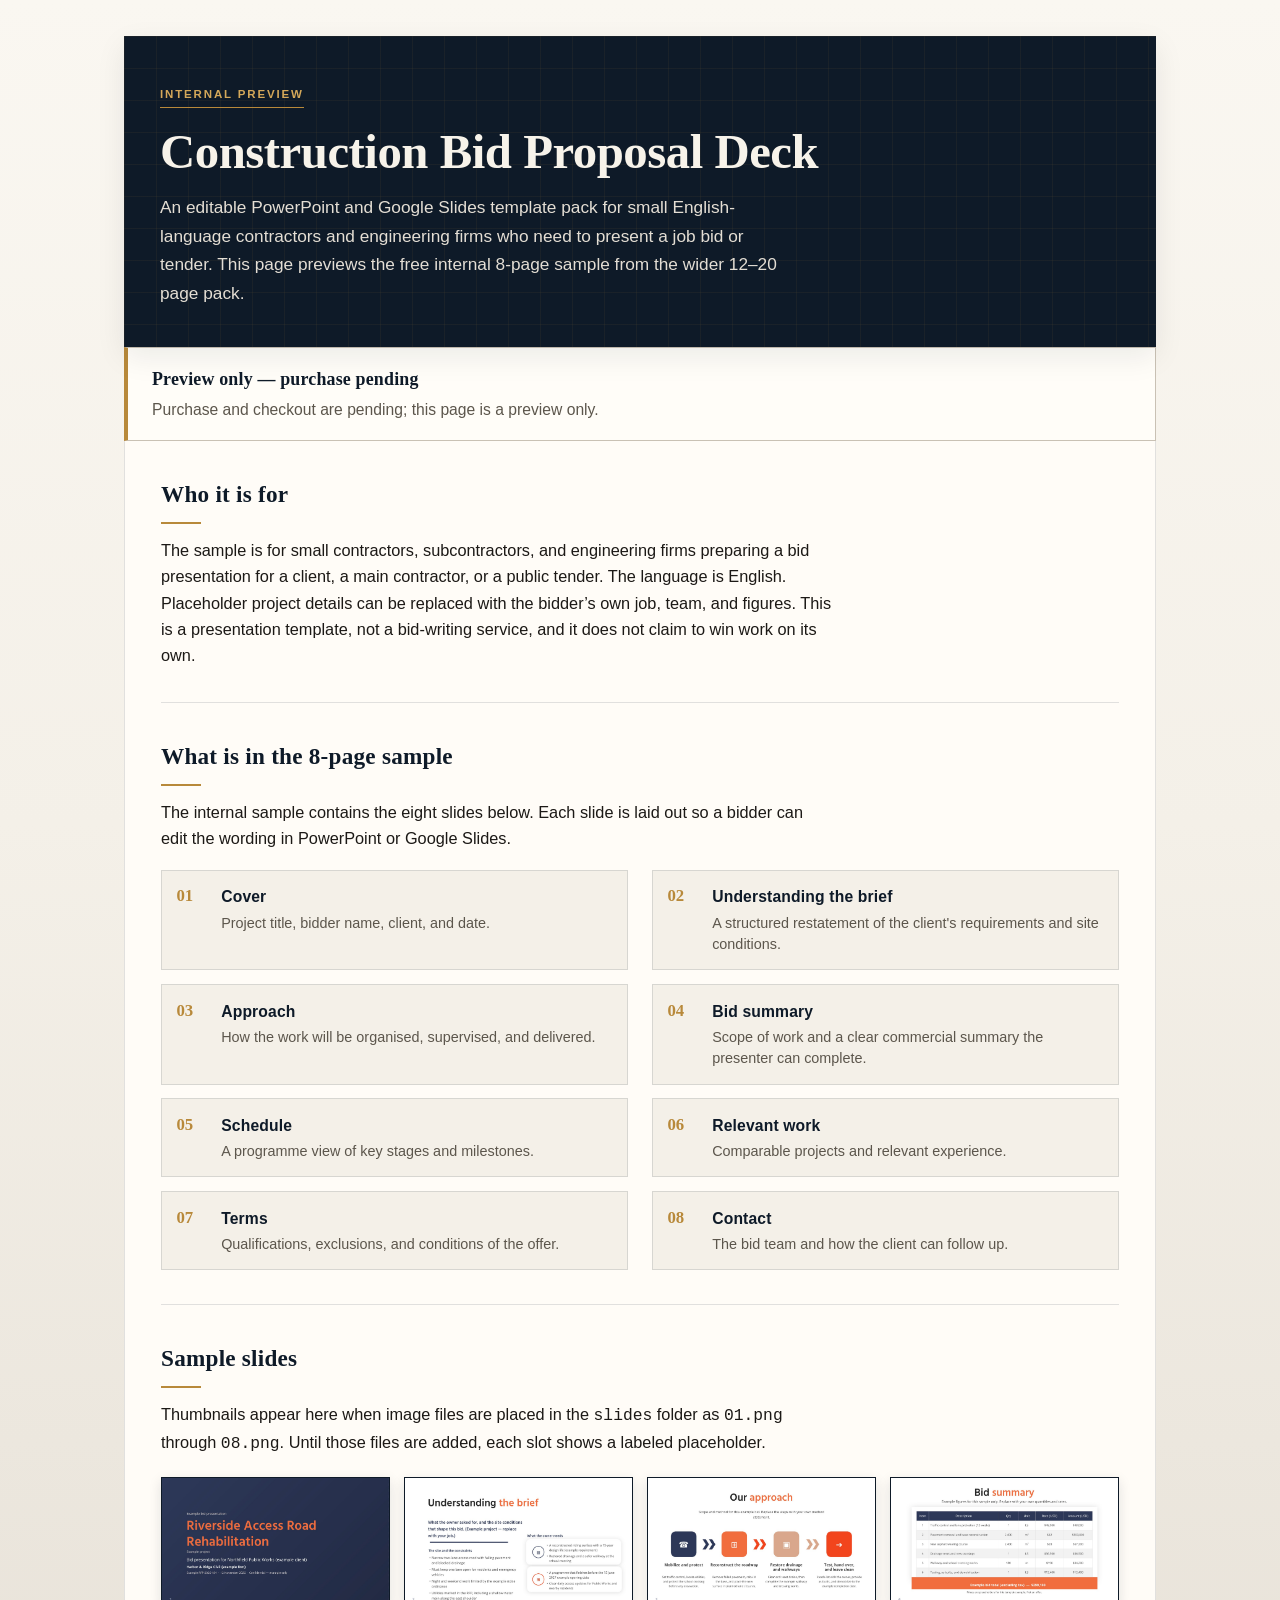
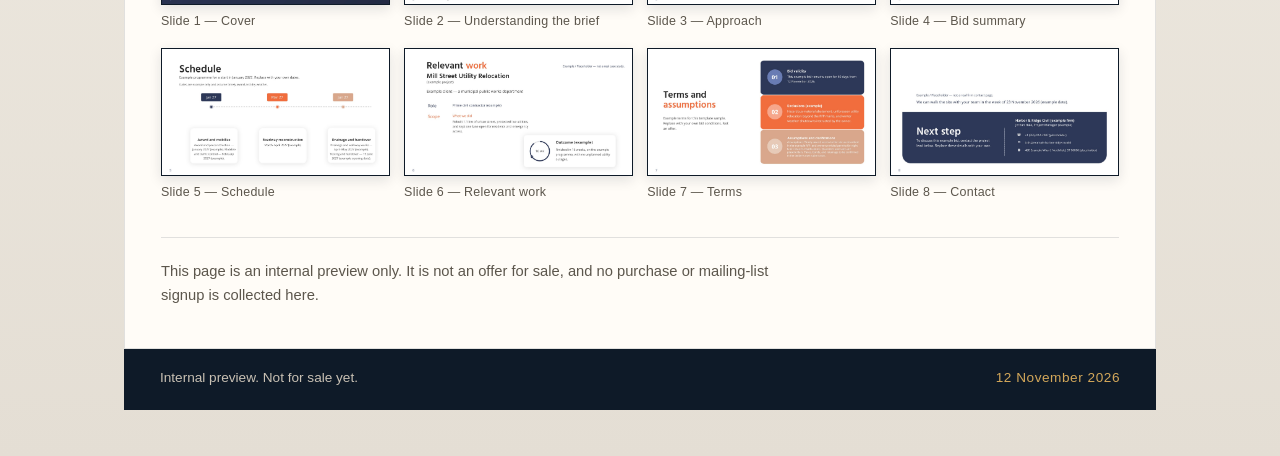
==== index.html @ 4338ea58 "Publish Construction Bid Proposal Deck preview landing" ====
<!DOCTYPE html>
<html lang="en">
<head>
  <meta charset="utf-8">
  <meta name="viewport" content="width=device-width, initial-scale=1">
  <meta name="robots" content="noindex, nofollow">
  <title>Construction Bid Proposal Deck — Internal Preview</title>
  <link rel="stylesheet" href="styles.css">
</head>
<body>
  <div class="page">
    <header class="masthead">
      <div class="masthead-inner">
        <p class="eyebrow">Internal preview</p>
        <h1>Construction Bid Proposal Deck</h1>
        <p class="lead">An editable PowerPoint and Google Slides template pack for small English-language contractors and engineering firms who need to present a job bid or tender. This page previews the free internal 8-page sample from the wider 12–20 page pack.</p>
      </div>
    </header>

    <aside class="notice" role="note">
      <strong>Preview only — purchase pending</strong>
      <p>Purchase and checkout are pending; this page is a preview only.</p>
    </aside>

    <main>
      <section>
        <h2>Who it is for<span class="rule" aria-hidden="true"></span></h2>
        <p class="prose">The sample is for small contractors, subcontractors, and engineering firms preparing a bid presentation for a client, a main contractor, or a public tender. The language is English. Placeholder project details can be replaced with the bidder’s own job, team, and figures. This is a presentation template, not a bid-writing service, and it does not claim to win work on its own.</p>
      </section>

      <section>
        <h2>What is in the 8-page sample<span class="rule" aria-hidden="true"></span></h2>
        <p class="prose">The internal sample contains the eight slides below. Each slide is laid out so a bidder can edit the wording in PowerPoint or Google Slides.</p>
        <ol class="sample-list">
          <li>
            <span class="num">01</span>
            <div>
              <h3>Cover</h3>
              <p>Project title, bidder name, client, and date.</p>
            </div>
          </li>
          <li>
            <span class="num">02</span>
            <div>
              <h3>Understanding the brief</h3>
              <p>A structured restatement of the client's requirements and site conditions.</p>
            </div>
          </li>
          <li>
            <span class="num">03</span>
            <div>
              <h3>Approach</h3>
              <p>How the work will be organised, supervised, and delivered.</p>
            </div>
          </li>
          <li>
            <span class="num">04</span>
            <div>
              <h3>Bid summary</h3>
              <p>Scope of work and a clear commercial summary the presenter can complete.</p>
            </div>
          </li>
          <li>
            <span class="num">05</span>
            <div>
              <h3>Schedule</h3>
              <p>A programme view of key stages and milestones.</p>
            </div>
          </li>
          <li>
            <span class="num">06</span>
            <div>
              <h3>Relevant work</h3>
              <p>Comparable projects and relevant experience.</p>
            </div>
          </li>
          <li>
            <span class="num">07</span>
            <div>
              <h3>Terms</h3>
              <p>Qualifications, exclusions, and conditions of the offer.</p>
            </div>
          </li>
          <li>
            <span class="num">08</span>
            <div>
              <h3>Contact</h3>
              <p>The bid team and how the client can follow up.</p>
            </div>
          </li>
        </ol>
      </section>

      <section>
        <h2>Sample slides<span class="rule" aria-hidden="true"></span></h2>
        <p class="prose">Thumbnails appear here when image files are placed in the <code>slides</code> folder as <code>01.png</code> through <code>08.png</code>. Until those files are added, each slot shows a labeled placeholder.</p>
        <div class="thumbs">
        <figure class="thumb">
          <div class="thumb-frame">
            <img src="slides/01.png" alt="Slide 1: Cover" onerror="this.remove()">
            <div class="thumb-placeholder">
              <span class="thumb-num">01</span>
              <span class="thumb-label">Cover</span>
            </div>
          </div>
          <figcaption>Slide 1 — Cover</figcaption>
        </figure>
        <figure class="thumb">
          <div class="thumb-frame">
            <img src="slides/02.png" alt="Slide 2: Understanding the brief" onerror="this.remove()">
            <div class="thumb-placeholder">
              <span class="thumb-num">02</span>
              <span class="thumb-label">Understanding the brief</span>
            </div>
          </div>
          <figcaption>Slide 2 — Understanding the brief</figcaption>
        </figure>
        <figure class="thumb">
          <div class="thumb-frame">
            <img src="slides/03.png" alt="Slide 3: Approach" onerror="this.remove()">
            <div class="thumb-placeholder">
              <span class="thumb-num">03</span>
              <span class="thumb-label">Approach</span>
            </div>
          </div>
          <figcaption>Slide 3 — Approach</figcaption>
        </figure>
        <figure class="thumb">
          <div class="thumb-frame">
            <img src="slides/04.png" alt="Slide 4: Bid summary" onerror="this.remove()">
            <div class="thumb-placeholder">
              <span class="thumb-num">04</span>
              <span class="thumb-label">Bid summary</span>
            </div>
          </div>
          <figcaption>Slide 4 — Bid summary</figcaption>
        </figure>
        <figure class="thumb">
          <div class="thumb-frame">
            <img src="slides/05.png" alt="Slide 5: Schedule" onerror="this.remove()">
            <div class="thumb-placeholder">
              <span class="thumb-num">05</span>
              <span class="thumb-label">Schedule</span>
            </div>
          </div>
          <figcaption>Slide 5 — Schedule</figcaption>
        </figure>
        <figure class="thumb">
          <div class="thumb-frame">
            <img src="slides/06.png" alt="Slide 6: Relevant work" onerror="this.remove()">
            <div class="thumb-placeholder">
              <span class="thumb-num">06</span>
              <span class="thumb-label">Relevant work</span>
            </div>
          </div>
          <figcaption>Slide 6 — Relevant work</figcaption>
        </figure>
        <figure class="thumb">
          <div class="thumb-frame">
            <img src="slides/07.png" alt="Slide 7: Terms" onerror="this.remove()">
            <div class="thumb-placeholder">
              <span class="thumb-num">07</span>
              <span class="thumb-label">Terms</span>
            </div>
          </div>
          <figcaption>Slide 7 — Terms</figcaption>
        </figure>
        <figure class="thumb">
          <div class="thumb-frame">
            <img src="slides/08.png" alt="Slide 8: Contact" onerror="this.remove()">
            <div class="thumb-placeholder">
              <span class="thumb-num">08</span>
              <span class="thumb-label">Contact</span>
            </div>
          </div>
          <figcaption>Slide 8 — Contact</figcaption>
        </figure>
        </div>
      </section>

      <div class="internal-note">
        <p>This page is an internal preview only. It is not an offer for sale, and no purchase or mailing-list signup is collected here.</p>
      </div>
    </main>

    <footer class="site-footer">
      <p>Internal preview. Not for sale yet.</p>
      <p><time datetime="2026-11-12">12 November 2026</time></p>
    </footer>
  </div>
</body>
</html>
---- styles.css ----
/* Construction Bid Proposal Deck — local preview styles */
:root {
  --navy: #0e1a28;
  --navy-mid: #1a2f45;
  --navy-deep: #0a1420;
  --ink: #1c1916;
  --muted: #5c564c;
  --stone: #8a8378;
  --concrete: #e4ded4;
  --concrete-dark: #c9c1b4;
  --paper: #f4f0e8;
  --paper-warm: #faf7f1;
  --amber: #b8893a;
  --amber-soft: #d4a85a;
  --line: rgba(14, 26, 40, 0.12);
  --shadow: 0 10px 28px rgba(14, 26, 40, 0.08);
  --serif: "Palatino Linotype", Palatino, "Book Antiqua", Georgia, "Times New Roman", serif;
  --sans: "Segoe UI", "Helvetica Neue", Helvetica, Arial, sans-serif;
}

*,
*::before,
*::after {
  box-sizing: border-box;
}

html {
  font-size: 16px;
  scroll-behavior: smooth;
}

body {
  margin: 0;
  color: var(--ink);
  background:
    linear-gradient(180deg, var(--paper-warm) 0%, var(--paper) 40%, var(--concrete) 100%);
  font-family: var(--sans);
  line-height: 1.6;
  min-height: 100vh;
}

.page {
  max-width: 1080px;
  margin: 0 auto;
  padding: 2.25rem 1.5rem 3rem;
}

/* Masthead */
.masthead {
  background: var(--navy);
  color: var(--paper);
  padding: 2.75rem 2.25rem 2.5rem;
  position: relative;
  overflow: hidden;
  box-shadow: var(--shadow);
}

.masthead::before {
  content: "";
  position: absolute;
  inset: 0;
  background-image:
    linear-gradient(rgba(184, 137, 58, 0.07) 1px, transparent 1px),
    linear-gradient(90deg, rgba(184, 137, 58, 0.07) 1px, transparent 1px);
  background-size: 32px 32px;
  pointer-events: none;
}

.masthead-inner {
  position: relative;
  z-index: 1;
}

.eyebrow {
  display: inline-block;
  margin: 0 0 1rem;
  padding: 0.2rem 0;
  border-bottom: 1px solid var(--amber);
  color: var(--amber-soft);
  font-size: 0.72rem;
  font-weight: 600;
  letter-spacing: 0.16em;
  text-transform: uppercase;
}

.masthead h1 {
  margin: 0 0 0.85rem;
  font-family: var(--serif);
  font-size: clamp(2rem, 4.2vw, 3.05rem);
  font-weight: 600;
  line-height: 1.15;
  letter-spacing: -0.01em;
  color: #f7f3ea;
}

.lead {
  margin: 0;
  max-width: 40rem;
  color: var(--concrete);
  font-size: 1.08rem;
  line-height: 1.65;
}

/* Notice */
.notice {
  margin-top: 0;
  padding: 1.05rem 1.4rem 1.15rem 1.5rem;
  background: #fffdf8;
  border: 1px solid var(--concrete-dark);
  border-left: 4px solid var(--amber);
  color: var(--navy);
}

.notice strong {
  display: block;
  margin-bottom: 0.2rem;
  font-family: var(--serif);
  font-size: 1.12rem;
  font-weight: 600;
  letter-spacing: 0.01em;
}

.notice p {
  margin: 0;
  color: var(--muted);
  font-size: 0.98rem;
}

/* Sections */
main {
  background: #fffcf7;
  border: 1px solid var(--line);
  border-top: 0;
  padding: 0 2.25rem 2.5rem;
}

section {
  padding-top: 2.15rem;
}

section + section {
  border-top: 1px solid var(--line);
  margin-top: 2.15rem;
}

h2 {
  margin: 0 0 0.85rem;
  color: var(--navy);
  font-family: var(--serif);
  font-size: 1.45rem;
  font-weight: 600;
  letter-spacing: 0.01em;
}

h2 .rule {
  display: block;
  width: 2.5rem;
  height: 2px;
  margin-top: 0.55rem;
  background: var(--amber);
}

.prose {
  margin: 0;
  max-width: 42rem;
  color: var(--ink);
  font-size: 1.02rem;
}

/* Sample list */
.sample-list {
  list-style: none;
  margin: 1.15rem 0 0;
  padding: 0;
  display: grid;
  grid-template-columns: 1fr 1fr;
  gap: 0.85rem 1.5rem;
}

.sample-list li {
  display: grid;
  grid-template-columns: 2.1rem 1fr;
  gap: 0.7rem;
  align-items: start;
  padding: 0.85rem 0.9rem;
  background: var(--paper);
  border: 1px solid var(--line);
}

.sample-list .num {
  color: var(--amber);
  font-family: var(--serif);
  font-size: 1.05rem;
  font-weight: 600;
  line-height: 1.4;
}

.sample-list h3 {
  margin: 0 0 0.2rem;
  color: var(--navy);
  font-size: 0.98rem;
  font-weight: 650;
  letter-spacing: 0.01em;
}

.sample-list p {
  margin: 0;
  color: var(--muted);
  font-size: 0.9rem;
  line-height: 1.5;
}

/* Thumbnails */
.thumbs {
  display: grid;
  grid-template-columns: repeat(4, 1fr);
  gap: 1rem 0.9rem;
  margin-top: 1.2rem;
}

.thumb {
  margin: 0;
}

.thumb-frame {
  position: relative;
  aspect-ratio: 16 / 9;
  background:
    linear-gradient(165deg, var(--navy-mid) 0%, var(--navy) 55%, var(--navy-deep) 100%);
  border: 1px solid var(--navy);
  overflow: hidden;
  box-shadow: 0 4px 12px rgba(14, 26, 40, 0.12);
}

.thumb-frame::after {
  content: "";
  position: absolute;
  inset: 0;
  background-image:
    linear-gradient(rgba(244, 240, 232, 0.05) 1px, transparent 1px),
    linear-gradient(90deg, rgba(244, 240, 232, 0.05) 1px, transparent 1px);
  background-size: 16px 16px;
  pointer-events: none;
  z-index: 1;
}

.thumb-placeholder {
  position: absolute;
  inset: 0;
  z-index: 0;
  display: flex;
  flex-direction: column;
  align-items: flex-start;
  justify-content: flex-end;
  padding: 0.7rem 0.8rem 0.75rem;
  color: var(--paper);
}

.thumb-num {
  position: absolute;
  top: 0.55rem;
  right: 0.7rem;
  color: var(--amber-soft);
  font-family: var(--serif);
  font-size: 0.72rem;
  letter-spacing: 0.12em;
}

.thumb-label {
  font-size: 0.78rem;
  font-weight: 600;
  letter-spacing: 0.02em;
  line-height: 1.3;
}

.thumb-frame img {
  position: absolute;
  inset: 0;
  z-index: 2;
  width: 100%;
  height: 100%;
  object-fit: cover;
  display: block;
}

.thumb figcaption {
  margin-top: 0.4rem;
  color: var(--muted);
  font-size: 0.78rem;
  letter-spacing: 0.02em;
}

/* Internal note */
.internal-note {
  margin-top: 2.15rem;
  padding-top: 1.4rem;
  border-top: 1px solid var(--line);
  color: var(--muted);
  font-size: 0.92rem;
}

.internal-note p {
  margin: 0;
  max-width: 40rem;
}

/* Footer */
.site-footer {
  margin-top: 0;
  padding: 1.15rem 2.25rem 1.35rem;
  background: var(--navy);
  color: var(--concrete-dark);
  font-size: 0.85rem;
  display: flex;
  flex-wrap: wrap;
  justify-content: space-between;
  gap: 0.4rem 1.5rem;
}

.site-footer p {
  margin: 0;
}

.site-footer time {
  color: var(--amber-soft);
  letter-spacing: 0.04em;
}

@media (max-width: 800px) {
  .page {
    padding: 1.25rem 0.85rem 2rem;
  }

  .masthead,
  main {
    padding-left: 1.25rem;
    padding-right: 1.25rem;
  }

  .site-footer {
    padding-left: 1.25rem;
    padding-right: 1.25rem;
  }

  .sample-list,
  .thumbs {
    grid-template-columns: 1fr 1fr;
  }
}

@media (max-width: 520px) {
  .sample-list {
    grid-template-columns: 1fr;
  }

  .thumbs {
    grid-template-columns: 1fr 1fr;
    gap: 0.85rem 0.7rem;
  }
}
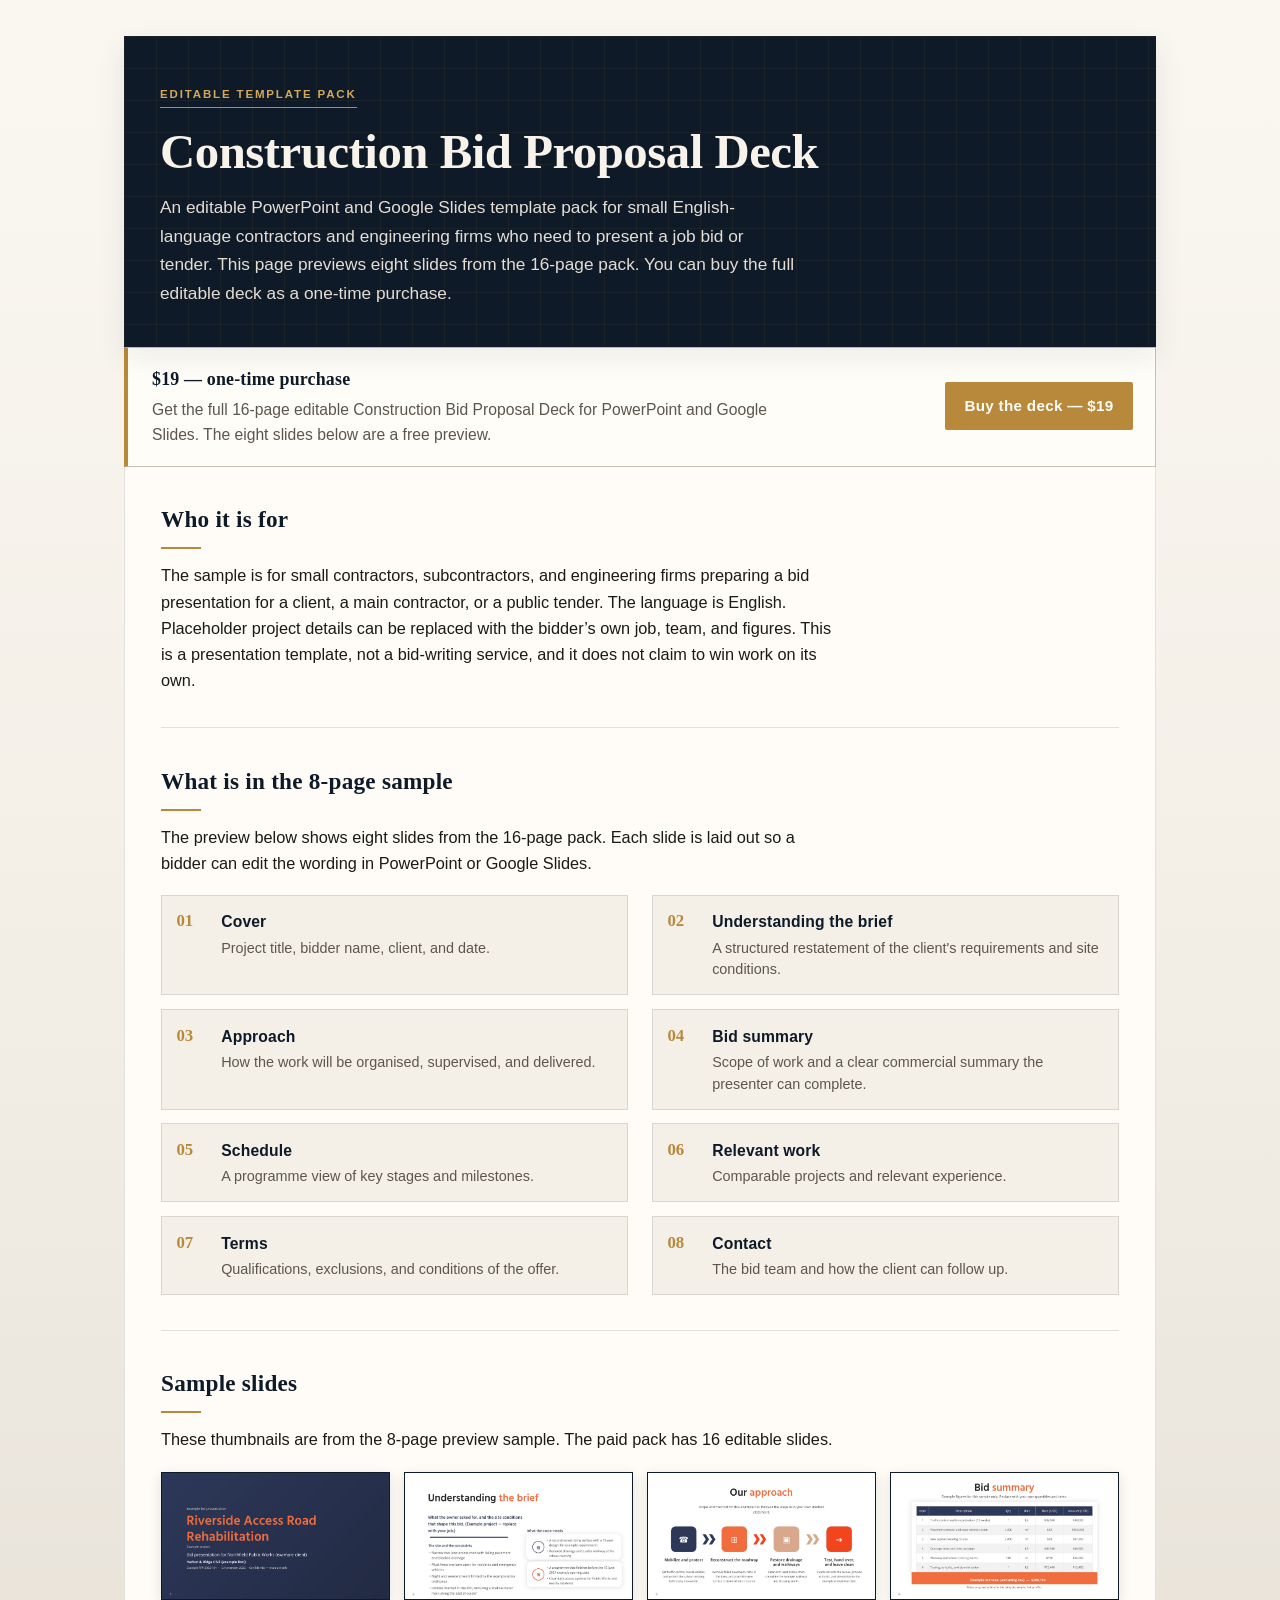
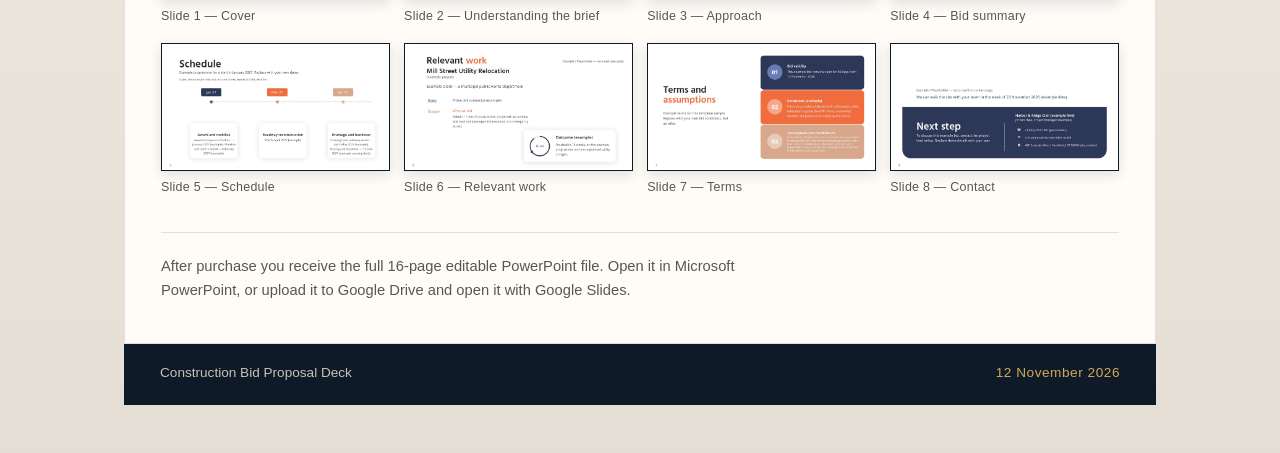
==== commit edcc9b6a: "Add official $19 checkout link to the preview landing page" ====
--- a/index.html
+++ b/index.html
@@ -4,22 +4,25 @@
   <meta charset="utf-8">
   <meta name="viewport" content="width=device-width, initial-scale=1">
   <meta name="robots" content="noindex, nofollow">
-  <title>Construction Bid Proposal Deck — Internal Preview</title>
+  <title>Construction Bid Proposal Deck</title>
   <link rel="stylesheet" href="styles.css">
 </head>
 <body>
   <div class="page">
     <header class="masthead">
       <div class="masthead-inner">
-        <p class="eyebrow">Internal preview</p>
+        <p class="eyebrow">Editable template pack</p>
         <h1>Construction Bid Proposal Deck</h1>
-        <p class="lead">An editable PowerPoint and Google Slides template pack for small English-language contractors and engineering firms who need to present a job bid or tender. This page previews the free internal 8-page sample from the wider 12–20 page pack.</p>
+        <p class="lead">An editable PowerPoint and Google Slides template pack for small English-language contractors and engineering firms who need to present a job bid or tender. This page previews eight slides from the 16-page pack. You can buy the full editable deck as a one-time purchase.</p>
       </div>
     </header>
 
-    <aside class="notice" role="note">
-      <strong>Preview only — purchase pending</strong>
-      <p>Purchase and checkout are pending; this page is a preview only.</p>
+    <aside class="notice buy" role="region" aria-label="Purchase">
+      <div>
+        <strong>$19 — one-time purchase</strong>
+        <p>Get the full 16-page editable Construction Bid Proposal Deck for PowerPoint and Google Slides. The eight slides below are a free preview.</p>
+      </div>
+      <a class="btn-buy" href="https://www.creem.io/product/prod_3q50oH0N3NK7byc4ZSoiks">Buy the deck — $19</a>
     </aside>
 
     <main>
@@ -30,7 +33,7 @@
 
       <section>
         <h2>What is in the 8-page sample<span class="rule" aria-hidden="true"></span></h2>
-        <p class="prose">The internal sample contains the eight slides below. Each slide is laid out so a bidder can edit the wording in PowerPoint or Google Slides.</p>
+        <p class="prose">The preview below shows eight slides from the 16-page pack. Each slide is laid out so a bidder can edit the wording in PowerPoint or Google Slides.</p>
         <ol class="sample-list">
           <li>
             <span class="num">01</span>
@@ -93,7 +96,7 @@
 
       <section>
         <h2>Sample slides<span class="rule" aria-hidden="true"></span></h2>
-        <p class="prose">Thumbnails appear here when image files are placed in the <code>slides</code> folder as <code>01.png</code> through <code>08.png</code>. Until those files are added, each slot shows a labeled placeholder.</p>
+        <p class="prose">These thumbnails are from the 8-page preview sample. The paid pack has 16 editable slides.</p>
         <div class="thumbs">
         <figure class="thumb">
           <div class="thumb-frame">
@@ -179,12 +182,12 @@
       </section>
 
       <div class="internal-note">
-        <p>This page is an internal preview only. It is not an offer for sale, and no purchase or mailing-list signup is collected here.</p>
+        <p>After purchase you receive the full 16-page editable PowerPoint file. Open it in Microsoft PowerPoint, or upload it to Google Drive and open it with Google Slides.</p>
       </div>
     </main>
 
     <footer class="site-footer">
-      <p>Internal preview. Not for sale yet.</p>
+      <p>Construction Bid Proposal Deck</p>
       <p><time datetime="2026-11-12">12 November 2026</time></p>
     </footer>
   </div>
--- a/styles.css
+++ b/styles.css
@@ -358,3 +358,50 @@
     gap: 0.85rem 0.7rem;
   }
 }
+
+/* Purchase thank-you */
+.notice.success {
+  background: #eef3ee;
+  border-color: #c5d4c6;
+  color: var(--navy);
+}
+.notice.success strong {
+  color: var(--navy);
+}
+.notice.cancel {
+  background: #f7efe6;
+  border-color: #e4d0b8;
+  color: var(--navy);
+}
+.notice.cancel strong {
+  color: var(--navy);
+}
+
+/* Purchase CTA */
+.notice.buy {
+  display: flex;
+  flex-wrap: wrap;
+  align-items: center;
+  justify-content: space-between;
+  gap: 1rem 1.5rem;
+}
+.notice.buy p {
+  max-width: 40rem;
+}
+.btn-buy {
+  display: inline-block;
+  flex: 0 0 auto;
+  background: var(--amber);
+  color: #fffdf8;
+  font-weight: 600;
+  font-size: 0.95rem;
+  letter-spacing: 0.02em;
+  text-decoration: none;
+  padding: 0.75rem 1.2rem;
+  border-radius: 2px;
+}
+.btn-buy:hover,
+.btn-buy:focus {
+  background: #a67732;
+  color: #fffdf8;
+}
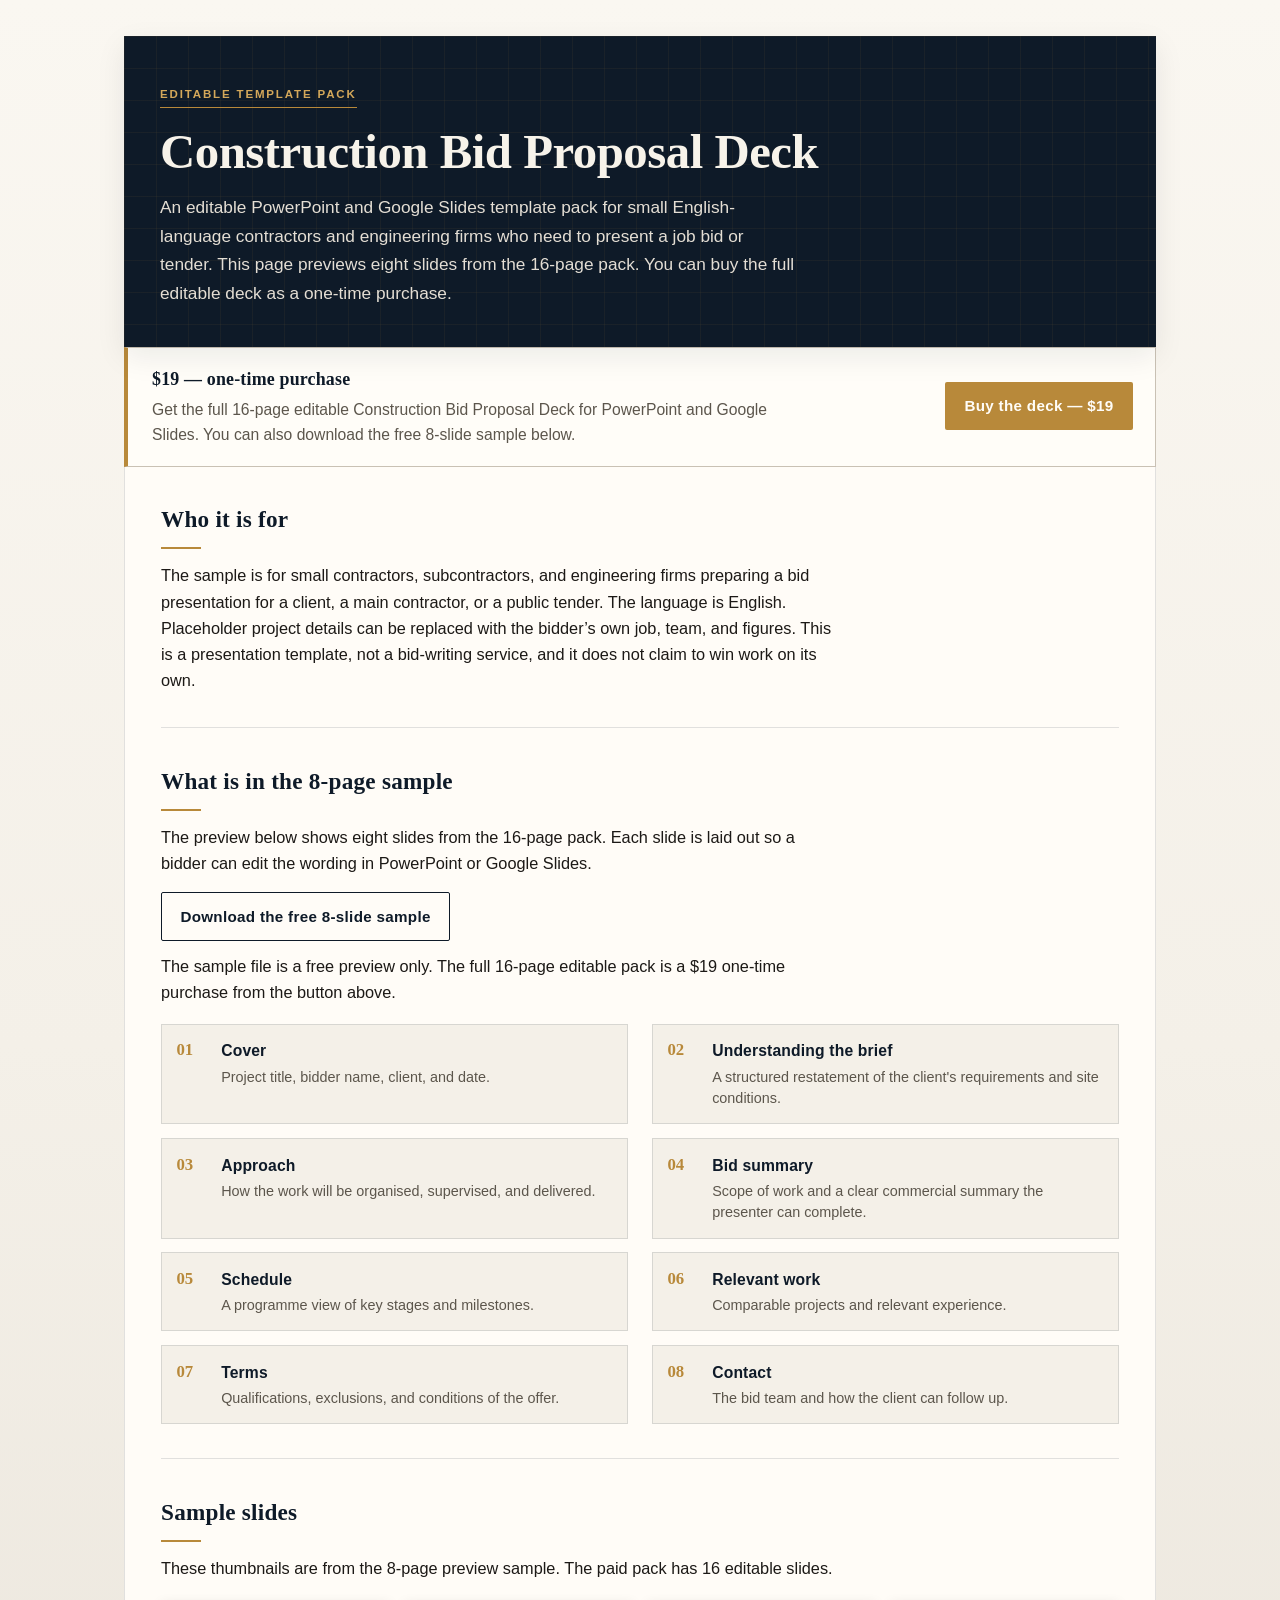
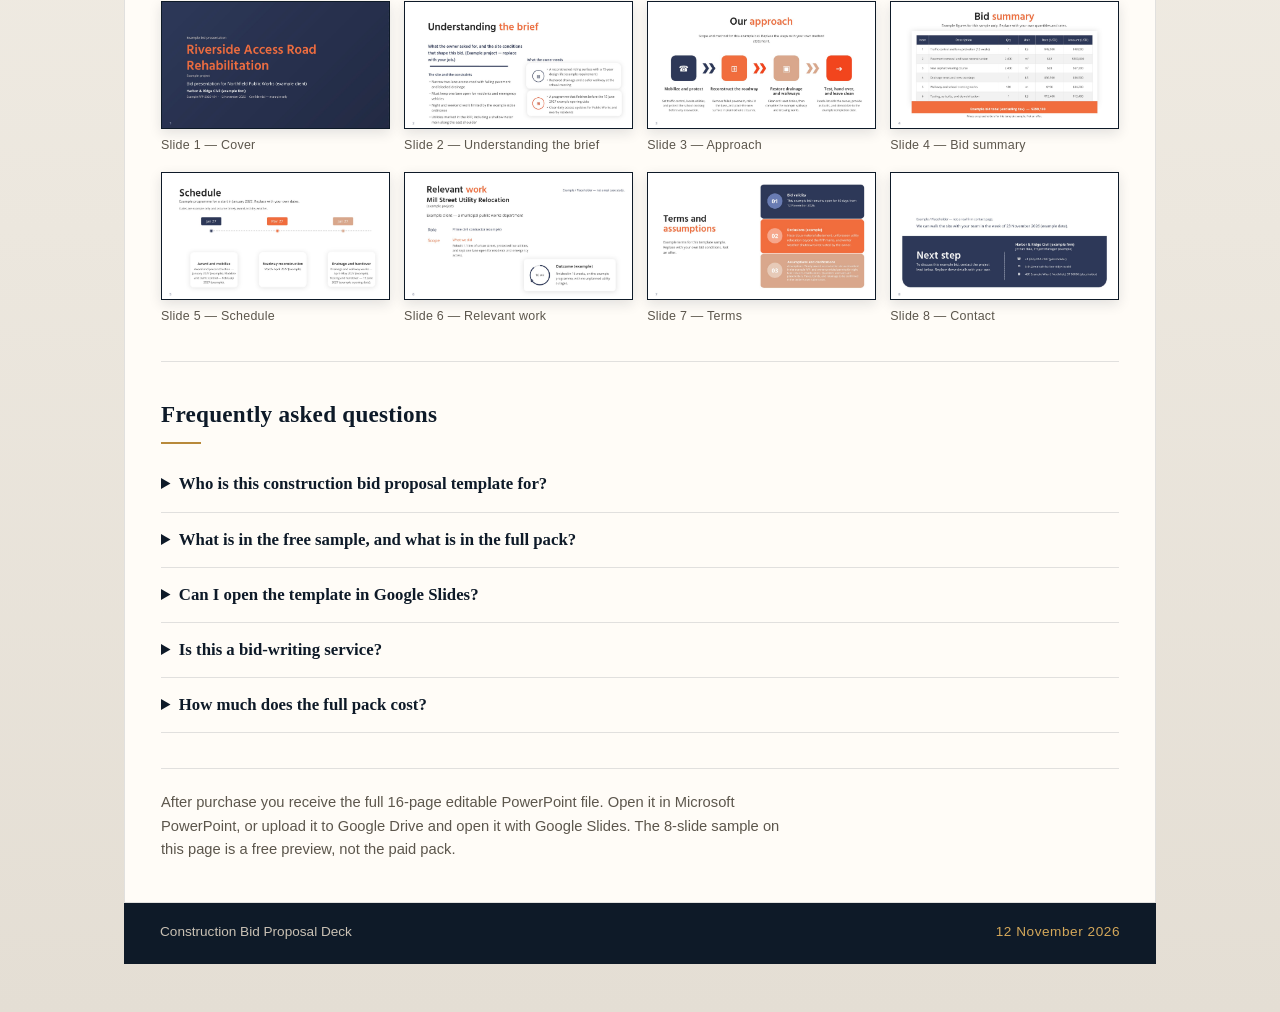
==== commit 3c78ca21: "Add crawl files, product schema, FAQ, and free 8-slide sample download" ====
--- a/index.html
+++ b/index.html
@@ -3,8 +3,36 @@
 <head>
   <meta charset="utf-8">
   <meta name="viewport" content="width=device-width, initial-scale=1">
-  <meta name="robots" content="noindex, nofollow">
-  <title>Construction Bid Proposal Deck</title>
+  <title>Construction Bid Proposal Template for PowerPoint and Google Slides</title>
+  <meta name="description" content="A 16-page editable PowerPoint and Google Slides template for small contractors and engineering firms presenting a job bid or tender. $19 one-time. Preview eight slides free.">
+  <link rel="canonical" href="https://xuchunsun-byte.github.io/construction-bid-proposal-preview/">
+  <meta property="og:type" content="website">
+  <meta property="og:title" content="Construction Bid Proposal Template for PowerPoint and Google Slides">
+  <meta property="og:description" content="A 16-page editable bid presentation template for small contractors and engineering firms. $19 one-time, with an 8-slide free preview.">
+  <meta property="og:url" content="https://xuchunsun-byte.github.io/construction-bid-proposal-preview/">
+  <meta property="og:image" content="https://xuchunsun-byte.github.io/construction-bid-proposal-preview/slides/01.png">
+  <meta name="twitter:card" content="summary_large_image">
+  <meta name="twitter:title" content="Construction Bid Proposal Template for PowerPoint and Google Slides">
+  <meta name="twitter:description" content="A 16-page editable bid presentation template for small contractors and engineering firms. $19 one-time, with an 8-slide free preview.">
+  <meta name="twitter:image" content="https://xuchunsun-byte.github.io/construction-bid-proposal-preview/slides/01.png">
+  <script type="application/ld+json">
+  {
+    "@context": "https://schema.org",
+    "@type": "Product",
+    "name": "Construction Bid Proposal Deck",
+    "description": "A 16-page editable PowerPoint and Google Slides template for small contractors and engineering firms presenting a job bid or tender. An 8-slide sample is free to preview and download.",
+    "image": "https://xuchunsun-byte.github.io/construction-bid-proposal-preview/slides/01.png",
+    "url": "https://xuchunsun-byte.github.io/construction-bid-proposal-preview/",
+    "brand": { "@type": "Brand", "name": "Construction Bid Proposal Deck" },
+    "offers": {
+      "@type": "Offer",
+      "price": "19.00",
+      "priceCurrency": "USD",
+      "availability": "https://schema.org/InStock",
+      "url": "https://xuchunsun-byte.github.io/construction-bid-proposal-preview/"
+    }
+  }
+  </script>
   <link rel="stylesheet" href="styles.css">
 </head>
 <body>
@@ -20,7 +48,7 @@
     <aside class="notice buy" role="region" aria-label="Purchase">
       <div>
         <strong>$19 — one-time purchase</strong>
-        <p>Get the full 16-page editable Construction Bid Proposal Deck for PowerPoint and Google Slides. The eight slides below are a free preview.</p>
+        <p>Get the full 16-page editable Construction Bid Proposal Deck for PowerPoint and Google Slides. You can also download the free 8-slide sample below.</p>
       </div>
       <a class="btn-buy" href="https://www.creem.io/product/prod_3q50oH0N3NK7byc4ZSoiks">Buy the deck — $19</a>
     </aside>
@@ -34,6 +62,8 @@
       <section>
         <h2>What is in the 8-page sample<span class="rule" aria-hidden="true"></span></h2>
         <p class="prose">The preview below shows eight slides from the 16-page pack. Each slide is laid out so a bidder can edit the wording in PowerPoint or Google Slides.</p>
+        <p class="sample-actions"><a class="btn-sample" href="sample/Construction-Bid-Proposal-Sample.pptx" download>Download the free 8-slide sample</a></p>
+        <p class="prose">The sample file is a free preview only. The full 16-page editable pack is a $19 one-time purchase from the button above.</p>
         <ol class="sample-list">
           <li>
             <span class="num">01</span>
@@ -181,8 +211,33 @@
         </div>
       </section>
 
+
+      <section class="faq" id="faq">
+        <h2>Frequently asked questions<span class="rule" aria-hidden="true"></span></h2>
+        <details>
+          <summary>Who is this construction bid proposal template for?</summary>
+          <p>Small contractors, subcontractors, and engineering firms who need an English-language slide deck to present a job bid or tender to a client, a main contractor, or a public body. Placeholder project details can be replaced with the bidder’s own job, team, and figures.</p>
+        </details>
+        <details>
+          <summary>What is in the free sample, and what is in the full pack?</summary>
+          <p>The free sample is an 8-slide editable PowerPoint file: cover, understanding the brief, approach, bid summary, schedule, relevant work, terms, and contact. You can download it from this page. The paid pack is the complete 16-page editable deck, a $19 one-time purchase from the button on this page.</p>
+        </details>
+        <details>
+          <summary>Can I open the template in Google Slides?</summary>
+          <p>Yes. Open the PowerPoint file in Microsoft PowerPoint, or upload it to Google Drive and open it with Google Slides.</p>
+        </details>
+        <details>
+          <summary>Is this a bid-writing service?</summary>
+          <p>No. This is a presentation template. It does not write the bid, and it does not claim to win work on its own.</p>
+        </details>
+        <details>
+          <summary>How much does the full pack cost?</summary>
+          <p>The full 16-page editable pack is $19, paid once. Checkout is on this page. The 8-slide sample remains free to preview and download.</p>
+        </details>
+      </section>
+
       <div class="internal-note">
-        <p>After purchase you receive the full 16-page editable PowerPoint file. Open it in Microsoft PowerPoint, or upload it to Google Drive and open it with Google Slides.</p>
+        <p>After purchase you receive the full 16-page editable PowerPoint file. Open it in Microsoft PowerPoint, or upload it to Google Drive and open it with Google Slides. The 8-slide sample on this page is a free preview, not the paid pack.</p>
       </div>
     </main>
 
--- a/styles.css
+++ b/styles.css
@@ -405,3 +405,43 @@
   background: #a67732;
   color: #fffdf8;
 }
+
+/* Free sample download */
+.sample-actions {
+  margin: 1rem 0 0.75rem;
+}
+.btn-sample {
+  display: inline-block;
+  background: transparent;
+  color: var(--navy);
+  font-weight: 600;
+  font-size: 0.95rem;
+  letter-spacing: 0.02em;
+  text-decoration: none;
+  padding: 0.7rem 1.15rem;
+  border: 1px solid var(--navy);
+  border-radius: 2px;
+}
+.btn-sample:hover,
+.btn-sample:focus {
+  background: var(--navy);
+  color: #fffdf8;
+}
+
+/* FAQ */
+.faq details {
+  border-bottom: 1px solid var(--line);
+  padding: 0.85rem 0;
+}
+.faq summary {
+  cursor: pointer;
+  color: var(--navy);
+  font-family: var(--serif);
+  font-size: 1.05rem;
+  font-weight: 600;
+}
+.faq details p {
+  margin: 0.55rem 0 0.15rem;
+  color: var(--muted);
+  max-width: 40rem;
+}
